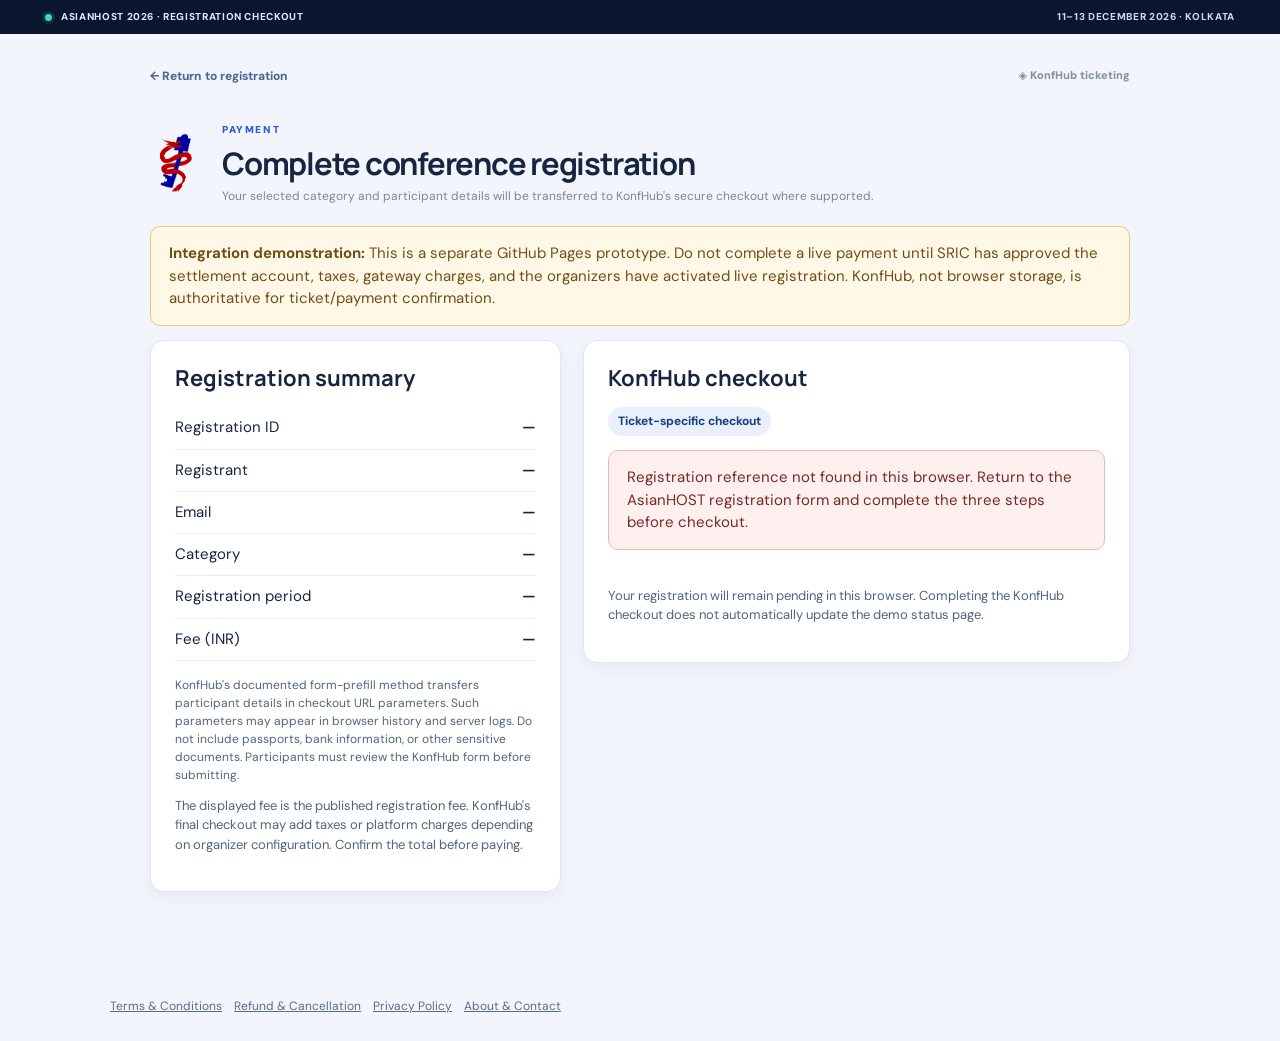
==== checkout.html @ 04f5062f "Add files via upload" ====
<!doctype html>
<html lang="en">
<head>
  <meta charset="utf-8">
  <meta name="viewport" content="width=device-width, initial-scale=1">
  <meta name="theme-color" content="#0d1f41">
  <title>KonfHub Registration Checkout | AsianHOST 2026</title>
  <link rel="icon" type="image/png" href="assets/asianhost-logo.png">
  <link rel="stylesheet" href="styles.css">
  <link rel="stylesheet" href="konfhub-checkout.css">
  <script defer src="konfhub-integration.js"></script>
  <script defer src="checkout.js"></script>
</head>
<body class="checkout-body">
  <div class="top-ribbon"><span class="top-ribbon__left"><span class="pulse"></span> ASIANHOST 2026 · REGISTRATION CHECKOUT</span><span>11–13 DECEMBER 2026 · KOLKATA</span></div>
  <div class="checkout-header"><a href="index.html" class="back-link">← Return to registration</a><span class="checkout-secure">◈ KonfHub ticketing</span></div>
  <main class="checkout-wrap">
    <div class="checkout-intro"><img src="assets/asianhost-logo.png" alt="AsianHOST logo"><div><div class="section-tag">PAYMENT</div><h1>Complete conference registration</h1><p>Your selected category and participant details will be transferred to KonfHub's secure checkout where supported.</p></div></div>
    <div class="kh-notice warning"><strong>Integration demonstration:</strong> This is a separate GitHub Pages prototype. Do not complete a live payment until SRIC has approved the settlement account, taxes, gateway charges, and the organizers have activated live registration. KonfHub, not browser storage, is authoritative for ticket/payment confirmation.</div>
    <div class="kh-checkout-grid">
      <section class="kh-panel" aria-labelledby="kh-summary-title">
        <h2 id="kh-summary-title">Registration summary</h2>
        <table class="kh-summary">
          <tr><td>Registration ID</td><td id="kh-order">—</td></tr>
          <tr><td>Registrant</td><td id="kh-person">—</td></tr>
          <tr><td>Email</td><td id="kh-email">—</td></tr>
          <tr><td>Category</td><td id="kh-category">—</td></tr>
          <tr><td>Registration period</td><td id="kh-period">—</td></tr>
          <tr><td>Fee (INR)</td><td id="kh-amount">—</td></tr>
        </table>
        <p class="kh-privacy">KonfHub's documented form-prefill method transfers participant details in checkout URL parameters. Such parameters may appear in browser history and server logs. Do not include passports, bank information, or other sensitive documents. Participants must review the KonfHub form before submitting.</p>
        <p class="kh-details">The displayed fee is the published registration fee. KonfHub's final checkout may add taxes or platform charges depending on organizer configuration. Confirm the total before paying.</p>
      </section>
      <section class="kh-panel" aria-labelledby="kh-action-title">
        <h2 id="kh-action-title">KonfHub checkout</h2>
        <span class="kh-pill">Ticket-specific checkout</span>
        <p class="kh-status" id="kh-loading" role="status">Looking up the correct ticket and form fields…</p>
        <div class="kh-notice" id="kh-message" role="status" hidden></div>
        <div class="kh-actions">
          <a id="kh-prefill" class="kh-button" href="#" rel="noopener noreferrer" hidden>Continue to KonfHub — details prefilled ↗</a>
          <a id="kh-event" class="kh-button kh-button-secondary" href="https://konfhub.com/asian-host-ticketing" target="_blank" rel="noopener noreferrer" hidden>View KonfHub event page ↗</a>
        </div>
        <p class="kh-details" id="kh-explanation">Your registration will remain pending in this browser. Completing the KonfHub checkout does not automatically update the demo status page.</p>
        <div id="kh-widget-wrap" class="kh-widget" hidden>
          <iframe src="https://konfhub.com/widget/id/eaa9296e-ad76-4de9-bdc1-06a0c1ce1e1d" title="Indian Student – General KonfHub registration widget (manual entry)" width="100%" height="1000" allow="payment"></iframe>
        </div>
        <p class="kh-details" id="kh-widget-note" hidden>This fallback iframe is configured ONLY for Indian Student – General (₹2,000). It does not prefill your AsianHOST form details. Enter the registration ID shown at left into KonfHub manually.</p>
      </section>
    </div>
  </main>
  <div class="checkout-policy-links" style="max-width:1100px;margin:25px auto;padding:0 20px;color:#5c6c85;text-align:center"><div class="policy-links" style="display:flex;flex-wrap:wrap;gap:12px;margin-top:8px;font-size:12px"><a style="color:inherit;text-decoration:underline" href="terms.html">Terms &amp; Conditions</a><a style="color:inherit;text-decoration:underline" href="refund.html">Refund &amp; Cancellation</a><a style="color:inherit;text-decoration:underline" href="privacy.html">Privacy Policy</a><a style="color:inherit;text-decoration:underline" href="about-contact.html">About &amp; Contact</a></div></div>
</body>
</html>
---- styles.css ----
@import url('https://fonts.googleapis.com/css2?family=DM+Sans:wght@400;500;600;700;800&family=Manrope:wght@400;500;600;700;800&display=swap');
:root{--navy:#10254c;--ink:#172640;--muted:#69788d;--line:#e3e9f2;--page:#f5f7fb;--blue:#2d58d6;--blue-d:#1c44b8;--gold:#d6ad59;--mint:#13ae9c;--shadow:0 14px 45px rgba(23,46,92,.07);--radius:18px}
*{box-sizing:border-box}html{scroll-behavior:smooth}body{margin:0;color:var(--ink);background:var(--page);font:15px/1.55 'DM Sans',system-ui,sans-serif}h1,h2,h3,p{margin-top:0}h1,h2,h3{font-family:Manrope,'DM Sans',sans-serif;line-height:1.27}button,input,select{font:inherit}button{cursor:pointer}button:disabled{cursor:not-allowed;opacity:.5}a{color:inherit}input,select{accent-color:var(--blue)}.hidden{display:none!important}.shell{width:min(1190px,calc(100% - 64px));margin:auto}.top-ribbon{height:34px;display:flex;justify-content:space-between;align-items:center;background:#09162e;color:#ced8ed;padding:0 max(32px,calc((100% - 1190px)/2));font-size:10px;font-weight:800;letter-spacing:.12em}.top-ribbon__left{display:flex;gap:9px;align-items:center;color:#dbe8ff}.pulse{width:7px;height:7px;background:#45d7b4;border-radius:100%;box-shadow:0 0 0 3px rgba(69,215,180,.13)}.site-header{background:#fff;border-bottom:1px solid var(--line);position:relative;z-index:2}.header-content{height:85px;display:flex;align-items:center;justify-content:space-between;gap:26px}.brand{text-decoration:none;display:flex;align-items:center;gap:15px;min-width:310px}.brand-logos{display:flex;align-items:center;gap:12px}.brand-logos img{width:44px;height:44px;object-fit:contain}.brand-logos .brand-asianhost{width:32px;height:46px}.brand-bar{height:31px;width:1px;background:#ced5e2}.brand-text{display:flex;flex-direction:column}.brand-text strong{font-family:Manrope;font-size:21px;letter-spacing:-.06em;color:#122344}.brand-text strong span{color:var(--blue)}.brand-text small{color:#778399;font-size:9px;max-width:240px;line-height:1.4}.nav-links{display:flex;height:100%;align-items:center;gap:6px}.nav-link{border:0;background:transparent;color:#526077;white-space:nowrap;padding:14px 17px;border-radius:10px;font-size:13px;font-weight:800}.nav-link:hover,.nav-link.active{background:#eef3ff;color:var(--blue)}.external-link{white-space:nowrap;text-decoration:none;font-size:12px;font-weight:800;color:#2c4e9a;border:1px solid #dbe5f7;padding:11px 16px;border-radius:9px}.external-link:hover{background:#f2f6ff}.hero{color:#fff;position:relative;overflow:hidden;background:radial-gradient(circle at 88% 70%,#295bc6 0%,transparent 37%),linear-gradient(110deg,#10264f,#10254e 65%,#163877)}.hero::before{content:'';position:absolute;inset:0;opacity:.32;background-image:linear-gradient(0deg,transparent 94%,#4970bc 95%,transparent 96%),linear-gradient(90deg,transparent 94%,#4970bc 95%,transparent 96%);background-size:64px 64px;mask-image:linear-gradient(90deg,transparent 22%,black)}.hero-grid{display:grid;grid-template-columns:1.04fr .96fr;gap:60px;position:relative;min-height:318px;align-items:center;padding-top:39px;padding-bottom:42px}.hero-left{max-width:650px}.eyebrow{font-size:10px;letter-spacing:.13em;color:#d8e2fc;font-weight:800;display:flex;align-items:center;gap:10px;margin-bottom:17px}.eyebrow-line{height:2px;width:25px;background:var(--gold)}.hero h1{font-size:clamp(31px,3.5vw,45px);font-weight:800;letter-spacing:-.047em;margin-bottom:12px}.hero h1 span{color:#e5bc65}.hero p{color:#d0dff7;max-width:560px;line-height:1.7;font-size:14px;margin-bottom:23px}.event-metadata{display:flex;gap:16px;flex-wrap:wrap;font-size:12px;font-weight:700;color:#e9edf8}.event-metadata span{background:#ffffff11;border:1px solid #ffffff2a;border-radius:40px;padding:9px 13px}.hero-visual{position:relative;padding:8px 25px 8px 0}.orbit{position:absolute;border:1px solid #ffffff17;border-radius:100%;height:420px;width:420px;left:15%;top:-40px}.orbit-b{height:300px;width:300px;top:30px;left:28%;background:#ffffff05}.workflow-card{position:relative;margin:auto;background:#fff;color:#213357;width:min(415px,100%);min-height:69px;padding:13px 18px;display:flex;gap:15px;align-items:center;border:1px solid #ced7ec;border-radius:14px;box-shadow:0 8px 35px #020d291b}.workflow-card>div:nth-child(2){display:flex;flex-direction:column;flex:1}.workflow-card strong{font-size:12px;font-weight:800}.workflow-card small{font-size:10px;color:#70809d;margin-top:2px}.workflow-card>span{color:#16a389;font-size:19px}.workflow-card.highlight{background:#e8efff;border-color:#c7d7ff;transform:translateX(15px)}.workflow-card.highlight>span{color:#2d58d6}.workflow-icon{background:#eaf0fc;border-radius:11px;width:38px;height:38px;display:flex;justify-content:center;align-items:center;font-size:12px;font-weight:900;color:#365fc8}.flow-connector{text-align:center;height:20px;line-height:19px;font-size:18px;color:#a5c3ff}.main-area{padding-top:46px;padding-bottom:68px}.section-lead{display:flex;justify-content:space-between;align-items:end;gap:30px;margin-bottom:26px}.section-tag{font-size:10px;letter-spacing:.16em;font-weight:900;color:var(--blue);margin-bottom:7px}.section-lead h2{font-size:29px;margin-bottom:5px;letter-spacing:-.04em}.section-lead p{color:var(--muted);margin-bottom:0;font-size:13px}.secure-mark{white-space:nowrap;color:#7383a0;font-size:11px;font-weight:800}.stepper{background:#fff;border:1px solid var(--line);border-radius:16px;padding:20px 27px;display:flex;align-items:center;margin-bottom:24px;gap:10px}.step{display:flex;align-items:center;gap:10px;min-width:0;flex:1}.step>span{display:flex;width:35px;height:35px;border:2px solid #d9e1ed;border-radius:50%;align-items:center;justify-content:center;font-size:13px;font-weight:900;color:#8d9ab0;flex:none}.step.active>span{background:var(--blue);color:#fff;border-color:var(--blue)}.step.done>span{background:#e3f8f2;color:#149b81;border-color:#b7ebdf}.step>div{min-width:0}.step strong,.step small{display:block;white-space:nowrap}.step strong{font-size:12px}.step small{font-size:10px;color:#96a1b1}.step-line{height:1px;background:#dce3ee;flex:.25}.form-layout{display:grid;grid-template-columns:minmax(0,1fr) 325px;gap:23px;align-items:start}.form-card{background:#fff;border:1px solid #e2e8f1;border-radius:var(--radius);box-shadow:var(--shadow);padding:30px}.card-heading{display:flex;align-items:flex-start;gap:13px;margin-bottom:27px}.card-heading h3{font-size:19px;letter-spacing:-.025em;margin-bottom:4px}.card-heading p{font-size:12px;color:var(--muted);margin-bottom:0}.mini-number{height:35px;min-width:35px;border-radius:10px;display:flex;align-items:center;justify-content:center;background:#eaf0ff;color:#2d58d6;font-weight:900;font-size:13px}.purpose-grid{display:grid;grid-template-columns:repeat(3,1fr);gap:11px}.purpose-option{border:1.5px solid #dce4f0;background:#fff;border-radius:12px;min-height:118px;text-align:left;padding:13px;display:flex;flex-direction:column;gap:4px;transition:.18s ease}.purpose-option:hover{border-color:#9eb3ea;transform:translateY(-1px)}.purpose-option.selected{border-color:#3664e3;background:#f4f7ff;box-shadow:0 0 0 3px #3664e30d}.purpose-option strong{font-size:12px}.purpose-option small{font-size:10px;color:#8794a7;line-height:1.3}.purpose-icon{font-size:18px;color:var(--blue)}.nested-section{background:#f8faff;border:1px solid #e5eaf3;padding:17px;border-radius:12px;margin-top:21px}.nested-section>label:not(.checkbox-line){display:block;font-size:12px;font-weight:800;color:#2b3952;margin-bottom:9px}.nested-section input:not([type=checkbox]),.nested-section select{width:100%;border:1px solid #d4deee;border-radius:9px;padding:11px 12px;background:white;outline:0;font-size:13px;color:#293957}.nested-section input:focus,.nested-section select:focus,.input-group input:focus,.input-group select:focus{border-color:#4870d5;box-shadow:0 0 0 3px #4870d516}.checkbox-line{display:flex;gap:11px;align-items:flex-start;cursor:pointer}.checkbox-line input{margin-top:5px;width:17px;height:17px;flex:none}.checkbox-line span{display:flex;flex-direction:column;gap:4px}.checkbox-line strong{font-size:12px;line-height:1.45}.checkbox-line small{font-size:11px;line-height:1.5;color:#73829a}.coverage-card{padding-top:17px}.paper-detail{background:#fff;border:1px solid #dee7f7;border-radius:10px;padding:13px;margin-top:10px}.paper-detail strong{display:block;color:#23395e;font-size:12px}.paper-detail p{font-size:11px;color:#71819c;margin:6px 0 0}.subheading-row{display:flex;justify-content:space-between;align-items:center;gap:12px;margin-top:27px;margin-bottom:14px}.subheading-row h3{font-size:17px;margin-bottom:3px}.subheading-row p{color:var(--muted);font-size:11px;margin:0}.fee-note{font-size:10px;white-space:nowrap;border:1px solid #e3eaf7;border-radius:30px;padding:5px 9px;color:#60749a}.tier-row{background:#f8faff;border:1px solid #e7ebf5;border-radius:10px;padding:12px 14px;display:flex;align-items:center;justify-content:space-between;gap:15px;margin-bottom:15px}.tier-row>div:first-child{display:flex;flex-direction:column}.tier-row strong{font-size:12px}.tier-row span{font-size:10px;color:#7a8ca5}.tier-toggle{display:flex;background:#e9eef9;padding:4px;border-radius:8px;flex:none}.tier-toggle button{border:0;background:transparent;border-radius:6px;padding:7px 12px;font-size:11px;color:#667999;font-weight:800}.tier-toggle button.active{background:white;color:#234cbc;box-shadow:0 2px 6px #101e4014}.fee-grid{display:grid;grid-template-columns:repeat(2,minmax(0,1fr));gap:11px}.fee-option{display:flex;align-items:center;justify-content:space-between;gap:8px;min-width:0;text-align:left;border:1.5px solid #e0e7f1;background:white;border-radius:12px;padding:14px 13px;transition:.15s ease}.fee-option:hover{border-color:#9ab1e8}.fee-option.selected{border-color:var(--blue);background:#f3f7ff}.fee-option .fee-name{display:flex;flex-direction:column;gap:3px;min-width:0}.fee-option strong{font-size:11px;color:#273851;line-height:1.35}.fee-option small{font-size:10px;color:#8793a6}.fee-option .price{font-family:Manrope;font-size:18px;font-weight:900;color:#193c94;white-space:nowrap}.notice-inline{background:#fff8e9;color:#765629;border:1px solid #f2dfb5;border-radius:11px;padding:12px 14px;font-size:11px;line-height:1.55;margin-top:15px}.notice-inline.info{background:#eff5ff;color:#49658f;border-color:#d8e4fb}.form-actions{display:flex;align-items:center;justify-content:space-between;gap:16px;padding-top:26px;margin-top:22px;border-top:1px solid #eef1f6}.helper-text{color:#93a0af;font-size:11px}.btn{padding:12px 20px;display:inline-flex;align-items:center;justify-content:center;gap:13px;border-radius:10px;text-decoration:none;font-size:12px;font-weight:800;transition:.16s ease;border:1px solid transparent}.btn span{font-size:16px}.btn-primary{color:#fff;background:var(--blue);box-shadow:0 7px 13px #2d58d622}.btn-primary:hover:not(:disabled){background:var(--blue-d);transform:translateY(-1px)}.btn-outline{background:#fff;color:#334c76;border-color:#dce4ee}.btn-outline:hover:not(:disabled){background:#f2f6ff}.btn-full{width:100%}.btn-small{padding:9px 14px}.summary-card{background:linear-gradient(155deg,#152f65,#0f234b 80%);color:#fff;border-radius:17px;padding:25px;box-shadow:0 22px 40px #132a5c24;position:sticky;top:20px}.summary-top{display:flex;align-items:center;justify-content:space-between;margin-bottom:22px}.summary-chip{font-size:10px;color:#e7d0a0;letter-spacing:.11em;font-weight:900}.summary-coin{font-size:28px;color:#6f97ed}.summary-card>p{font-size:12px;color:#c6d4eb;margin:0 0 3px}.summary-amount{font-family:Manrope;font-size:43px;letter-spacing:-.05em;font-weight:900}.summary-currency{font-size:11px;color:#b7c8e7}.summary-separator{height:1px;background:#ffffff26;margin:24px 0}.summary-pair{display:flex;justify-content:space-between;align-items:baseline;gap:11px;margin:15px 0}.summary-pair span{font-size:11px;color:#a9bddb}.summary-pair strong{font-size:11px;max-width:145px;text-align:right;line-height:1.3}.summary-footnote{display:flex;gap:11px;border:1px solid #8eaaf22d;border-radius:11px;background:#8eaaf210;margin-top:28px;padding:13px;color:#c4d4ed;font-size:10px;line-height:1.5}.summary-lock{font-size:19px;color:#91bee7}.aside-note{border:1px solid #e4eaf3;background:#fff;border-radius:13px;padding:18px;margin-top:16px}.aside-note strong{font-size:12px}.aside-note p{font-size:11px;color:#7f8ea3;margin:7px 0 0;line-height:1.65}.aside-links{display:flex;gap:12px;flex-wrap:wrap;margin-top:19px}.aside-links a{font-size:11px;font-weight:800;text-decoration:none;color:#4870c7}.aside-links a:hover{text-decoration:underline}.form-fields{display:grid;grid-template-columns:repeat(2,minmax(0,1fr));gap:17px}.input-group label{display:block;font-size:12px;font-weight:800;margin-bottom:7px;color:#263851}.input-group input,.input-group select{width:100%;border:1px solid #d6e0ec;border-radius:9px;padding:11px 12px;min-height:44px;background:#fff;outline:0;color:#22324d;font-size:13px}.required{color:#d04444}.optional{color:#8896aa;font-weight:500;font-size:10px}.field-help{color:#8694a8;font-size:10px;line-height:1.4;margin:8px 0 0}.mt-12{margin-top:12px}.mt-16{margin-top:16px}.terms{margin-top:21px}.review-group{border:1px solid #e2e9f2;border-radius:12px;margin-top:12px;overflow:hidden}.review-title{font-size:11px;font-weight:900;letter-spacing:.07em;background:#f5f8fd;color:#416099;padding:10px 14px}.review-row{padding:10px 14px;border-bottom:1px solid #edf1f6;display:flex;justify-content:space-between;gap:24px;font-size:12px}.review-row:last-child{border:0}.review-row span{color:#7d8da5}.review-row strong{font-weight:800;text-align:right;max-width:66%;overflow-wrap:anywhere}.review-total{display:flex;justify-content:space-between;align-items:center;background:#edf4ff;border:1px solid #d7e4fb;padding:17px;border-radius:13px;margin-top:18px}.review-total small{display:block;color:#70809b;font-size:10px}.review-total strong{font-size:27px;color:#214db6;font-family:Manrope;letter-spacing:-.04em}.toast{position:fixed;bottom:25px;left:50%;transform:translate(-50%,24px);background:#14264a;color:#fff;font-size:12px;padding:12px 19px;border-radius:10px;box-shadow:0 10px 30px #11213a3b;max-width:calc(100% - 40px);pointer-events:none;opacity:0;transition:.2s;z-index:100}.toast.show{opacity:1;transform:translate(-50%,0)}.status-layout{display:grid;grid-template-columns:2fr 1fr;gap:24px;align-items:start}.status-aside{margin-top:0;padding:28px}.status-aside p{margin-bottom:20px}.status-box{border:1px solid #dce6f6;border-radius:13px;margin-top:23px;padding:19px;background:#f7faff}.status-head{display:flex;justify-content:space-between;align-items:center;gap:15px;flex-wrap:wrap}.status-head h3{font-size:16px;margin:0}.status-pill{padding:5px 10px;border-radius:30px;background:#e0f8eb;color:#16815f;font-size:11px;font-weight:800}.status-pill.failed{background:#ffece8;color:#a94835}.status-pill.pending{background:#fff4d8;color:#84621a}.status-details{margin-top:12px;font-size:12px;color:#687b96}.status-actions{display:flex;flex-wrap:wrap;gap:10px;margin-top:17px}.status-actions button{font-size:11px}.integration-cards{display:grid;grid-template-columns:repeat(3,1fr);gap:17px;margin-bottom:18px}.integration-card{padding:25px;min-height:205px}.integration-card h3{font-size:16px}.integration-card p{font-size:12px;color:#73829b}.integration-number{font-family:Manrope;color:#3767d9;font-size:24px;font-weight:900;margin-bottom:17px}.bank-checklist{max-width:100%}.bank-points{display:grid;grid-template-columns:repeat(2,1fr);gap:12px 23px}.bank-points p{display:flex;gap:13px;font-size:12px;line-height:1.5;margin:0;border-bottom:1px solid #edf1f7;padding-bottom:14px}.bank-points span{color:#5275d0;font-weight:900}.site-footer{background:#101e3d;color:#fff;padding:28px 0}.footer-inner{display:flex;align-items:center;justify-content:space-between;gap:20px}.footer-brand{display:flex;flex-direction:column}.footer-brand span{font-size:18px;letter-spacing:-.025em;font-weight:900}.footer-brand span strong{color:#e2b665}.footer-brand small{font-size:10px;color:#b9c8de}.footer-right{display:flex;flex-direction:column;text-align:right;color:#c4d0e2;font-size:10px;gap:3px}.footer-right span:last-child{font-weight:900;letter-spacing:.05em;color:#e7c57b}
/* Hosted mock checkout */
.checkout-body{background:#f2f5fb;min-height:100vh}.checkout-header{max-width:1030px;margin:0 auto;padding:33px 25px 16px;display:flex;justify-content:space-between;gap:20px}.back-link{text-decoration:none;color:#4c6592;font-size:12px;font-weight:800}.back-link:hover{text-decoration:underline}.checkout-secure{font-size:11px;font-weight:800;color:#8290a4}.checkout-wrap{max-width:1030px;margin:0 auto;padding:20px 25px 80px}.checkout-intro{display:flex;align-items:center;gap:20px;margin-bottom:20px}.checkout-intro img{height:66px;width:52px;object-fit:contain}.checkout-intro h1{font-size:31px;margin:0 0 4px;letter-spacing:-.04em}.checkout-intro p{color:#77879c;font-size:12px;margin:0}.demo-banner{background:#fff5da;border:1px solid #f0d99d;border-radius:11px;padding:13px 17px;display:flex;gap:16px;align-items:center;margin-bottom:22px;font-size:11px;color:#84612a}.demo-banner strong{white-space:nowrap}.checkout-grid{display:grid;grid-template-columns:minmax(0,1.2fr) minmax(0,.8fr);gap:23px;align-items:start}.checkout-panel{background:#fff;padding:33px 36px;border:1px solid #e2e9f4;box-shadow:var(--shadow);border-radius:19px}.panel-label{font-size:10px;color:#7890b6;letter-spacing:.13em;font-weight:900;margin-bottom:12px}.checkout-panel h2{font-family:Manrope;font-size:50px;letter-spacing:-.05em;margin:0}.currency-tag{font-size:11px;font-weight:900;color:#2b55c3;border-radius:40px;background:#eef4ff;padding:5px 12px;display:inline-block;margin-top:1px}.checkout-divider{height:1px;background:#e8edf4;margin:25px 0}.checkout-row{display:flex;gap:16px;justify-content:space-between;margin:16px 0;font-size:12px}.checkout-row span{color:#8190a5}.checkout-row strong{max-width:58%;text-align:right;overflow-wrap:anywhere}.bank-note{display:flex;gap:12px;background:#f0f5fd;border:1px solid #e1eafc;border-radius:12px;padding:15px;margin-top:20px}.bank-note p{font-size:11px;margin:0;color:#64789b;line-height:1.6}.bank-note strong{color:#263d68}.bank-note-icon{background:#cfddf8;color:#315aba;border-radius:50%;width:21px;height:21px;flex:none;display:flex;align-items:center;justify-content:center;font-weight:900}.checkout-actions{margin-top:30px;display:flex;flex-direction:column;gap:11px}.quiet-btn{background:transparent;border:0;color:#6f7f9b;padding:10px;font-size:12px;font-weight:800}.quiet-btn:hover{text-decoration:underline}.checkout-context{border:1px solid #dce6f5;border-radius:17px;background:linear-gradient(160deg,#132f64,#132448);color:#fff;padding:30px;min-height:370px}.context-icon{width:46px;height:46px;border-radius:14px;border:1px solid #ffffff34;background:#ffffff14;display:flex;align-items:center;justify-content:center;font-size:27px;color:#c5dcff;margin-bottom:27px}.checkout-context h3{font-size:19px}.checkout-context p{font-size:12px;color:#b9c9df;line-height:1.65;margin-bottom:22px}.context-item{font-size:11px;color:#e1eaf7;padding:11px 0;border-bottom:1px solid #ffffff22}.context-item:last-child{border:0}
@media(max-width:1020px){.header-content{gap:10px}.nav-link{padding:10px}.external-link{display:none}.brand{min-width:0}.hero-grid{gap:25px}.form-layout{grid-template-columns:minmax(0,1fr) 285px}.summary-amount{font-size:37px}}@media(max-width:820px){.shell{width:min(690px,calc(100% - 36px))}.top-ribbon{padding:0 18px;font-size:9px}.top-ribbon span:last-child{display:none}.header-content{height:auto;padding-top:14px;padding-bottom:10px;display:flex;flex-wrap:wrap}.brand{flex:1}.nav-links{width:100%;justify-content:space-around;height:45px}.nav-link{padding:9px}.hero-grid{grid-template-columns:1fr;gap:20px;min-height:0;padding-top:34px;padding-bottom:35px}.hero-visual{display:none}.hero h1{font-size:35px}.form-layout,.status-layout{grid-template-columns:1fr}.summary-column{grid-row:1;display:grid;grid-template-columns:1fr 1fr;gap:13px}.summary-card{position:static;grid-row:span 2}.aside-note{margin-top:0}.aside-links{margin:0}.section-lead{align-items:start}.secure-mark{display:none}.integration-cards{grid-template-columns:1fr}.stepper{padding:15px}.step small{display:none}.step strong{font-size:11px}.checkout-grid{grid-template-columns:1fr}.checkout-context{min-height:0}}
@media(max-width:600px){.shell{width:calc(100% - 28px)}.brand-logos img{width:34px;height:34px}.brand-logos .brand-asianhost{width:25px;height:36px}.brand-text strong{font-size:18px}.brand-text small{font-size:8px;max-width:195px}.section-lead h2{font-size:24px}.hero h1{font-size:32px}.hero p{font-size:12px}.event-metadata{gap:7px}.event-metadata span{font-size:10px}.main-area{padding-top:32px}.form-card{padding:18px}.purpose-grid{gap:7px}.purpose-option{padding:11px;min-height:115px}.purpose-option strong{font-size:10px}.purpose-option small{font-size:9px}.stepper{padding:12px 10px;gap:5px}.step{flex:1;justify-content:center}.step>span{width:28px;height:28px;font-size:11px}.step>div{display:none}.step-line{flex:1}.fee-grid,.form-fields{grid-template-columns:1fr}.tier-row{flex-direction:column;align-items:stretch}.tier-row .tier-toggle{justify-content:center}.summary-column{display:block}.summary-card{padding:20px}.aside-note{margin-top:13px}.aside-links{margin-top:10px}.summary-amount{font-size:36px}.bank-points{grid-template-columns:1fr}.footer-inner{flex-direction:column;align-items:start}.footer-right{text-align:left}.form-actions{flex-wrap:wrap}.form-actions .btn{flex:1}.checkout-header{padding:22px 15px 6px}.checkout-wrap{padding:20px 15px 50px}.checkout-intro h1{font-size:24px}.checkout-panel{padding:24px 20px}.checkout-panel h2{font-size:40px}.demo-banner{display:block}.demo-banner strong{display:block;margin-bottom:4px}}
/* Ensure the demo pay action is always visually prominent in screenshots and live demos. */
.checkout-actions #simulate-success{background-color:#2d58d6!important;color:#ffffff!important;opacity:1!important;transition:none!important}
.checkout-actions #simulate-success:hover{background-color:#1c44b8!important}

/* AsianHOST 2026 — participant-facing registration experience */
.top-ribbon{letter-spacing:.065em}
.conference-feature{min-height:280px;display:flex;align-items:center;justify-content:center;isolation:isolate}
.feature-orbit{position:absolute;border:1px solid rgba(180,207,255,.18);border-radius:100%;pointer-events:none;z-index:-1}
.feature-orbit-one{height:380px;width:380px;left:7%;top:-65px}
.feature-orbit-two{height:255px;width:255px;left:24%;top:0}
.feature-panel{position:relative;background:linear-gradient(140deg,rgba(9,29,68,.93),rgba(31,72,142,.92));box-shadow:0 26px 60px rgba(1,10,34,.28);border:1px solid rgba(209,223,255,.3);border-radius:23px;width:min(440px,100%);padding:28px 31px 26px;overflow:hidden}
.feature-panel::after{content:'';position:absolute;width:230px;height:230px;border:1px solid rgba(255,255,255,.11);border-radius:50%;right:-115px;bottom:-145px;box-shadow:0 0 0 38px rgba(255,255,255,.025),0 0 0 78px rgba(255,255,255,.022)}
.feature-panel-top{display:flex;justify-content:space-between;align-items:center;font-size:10px;letter-spacing:.15em;font-weight:800;color:#d7e5ff}
.feature-panel-top img{height:53px;width:45px;object-fit:contain;filter:drop-shadow(0 2px 8px rgba(0,0,0,.3))}
.feature-panel-title{font-family:Manrope,'DM Sans',sans-serif;font-size:32px;font-weight:900;letter-spacing:-.07em;color:#fff;margin-top:8px;white-space:nowrap}
.feature-panel-title span{color:#eac477}.feature-panel-title em{font-style:normal;font-size:20px;letter-spacing:0;color:#aec9ff}
.feature-panel-divider{width:65px;height:3px;background:#eac477;border-radius:5px;margin:17px 0 15px}
.feature-panel p{font-size:11px;font-weight:700;letter-spacing:.13em;line-height:1.75;color:#d9e7ff;margin-bottom:22px}
.feature-panel-bottom{display:flex;gap:18px;border-top:1px solid rgba(255,255,255,.17);padding-top:18px}
.feature-panel-bottom span{display:flex;flex-direction:column;gap:4px;min-width:85px}
.feature-panel-bottom strong{font-size:18px;letter-spacing:.01em;color:#fff}
.feature-panel-bottom small{font-size:10px;font-weight:800;letter-spacing:.13em;color:#a8c1ef}
.feature-circuit{position:absolute;background:#f1c56c;border-radius:50%;width:8px;height:8px;box-shadow:0 0 0 9px rgba(241,197,108,.12)}
.circuit-one{top:20px;right:0}.circuit-two{bottom:20px;left:12px;width:5px;height:5px}
.preview-disclosure{font-size:11px;line-height:1.5;color:#7a879b;margin-top:14px;padding:12px 14px;border-radius:9px;background:#f4f6fa;border-left:3px solid #a7b8d8}
.sample-lookups{margin-top:24px;padding-top:18px;border-top:1px solid #dfe6f1}
.sample-lookups h4{font-family:Manrope,sans-serif;font-size:14px;color:#1c355c;margin:0 0 4px}
.sample-lookups > small{display:block;font-size:10px;color:#8b97aa;line-height:1.6;margin-top:11px}
.sample-records{display:grid;gap:8px;margin-top:14px}
.sample-record{display:flex;align-items:center;flex-wrap:wrap;text-align:left;gap:4px 8px;border:1px solid #dce5f2;background:#fff;border-radius:10px;padding:12px;transition:background .2s,border-color .2s}
.sample-record:hover{background:#f1f6ff;border-color:#b5c8e8}
.sample-record strong{font-size:11px;color:#264271;width:100%;font-family:Manrope,sans-serif}
.sample-record small{font-size:10px;color:#697c97;flex:1;overflow-wrap:anywhere}
.sample-record .status-pill{font-size:9px;padding:3px 8px}
.status-message{color:#526b8f;margin:14px 0;font-size:13px}
.status-meta-row{border-bottom:1px solid #e0e9f5;display:flex;gap:12px;align-items:start;justify-content:space-between;padding:10px 0;font-size:12px}
.status-meta-row span{color:#75869e}.status-meta-row strong{text-align:right;overflow-wrap:anywhere;max-width:67%;color:#223b5e}
.status-invoice{color:#506b90;font-size:11px;margin:18px 0 2px}
.confirmation-wrap{max-width:775px;margin:0 auto;padding:5px 0 45px}
.confirmation-card{background:#fff;border:1px solid #e1e7f1;border-radius:24px;box-shadow:0 20px 55px rgba(23,46,92,.08);padding:44px 52px;text-align:center}
.confirmation-icon{width:80px;height:80px;border-radius:50%;font-size:42px;font-weight:800;display:flex;align-items:center;justify-content:center;margin:0 auto 20px}
.confirmation-icon.paid{background:#e8f9f0;border:3px solid #b9ecd0;color:#14885c}
.confirmation-icon.failed{background:#fff0ec;border:3px solid #ffd1c7;color:#b84131}
.confirmation-icon.pending{background:#fff6dc;border:3px solid #ffebb9;color:#947120}
.confirmation-card .section-tag{margin:0 auto 11px;display:inline-flex}
.confirmation-card h2{font-family:Manrope;font-size:32px;letter-spacing:-.035em;color:#1c2f50;margin:0 0 13px}
.confirmation-description{max-width:510px;margin:0 auto 25px;color:#5d718c;font-size:14px;line-height:1.7}
.confirmation-reference{border-radius:13px;background:#f2f6fe;padding:17px;border:1px solid #e2eaf8;margin-bottom:20px;display:flex;align-items:center;flex-direction:column;gap:4px}
.confirmation-reference small{color:#7a90b1;font-size:10px;font-weight:800;letter-spacing:.08em}
.confirmation-reference strong{font-size:19px;font-family:Manrope;color:#1c438d;overflow-wrap:anywhere}
.confirmation-breakdown{border:1px solid #e4ebf4;border-radius:14px;text-align:left;overflow:hidden}
.confirmation-breakdown > div{display:flex;justify-content:space-between;align-items:start;gap:15px;border-bottom:1px solid #e4ebf4;padding:13px 17px;font-size:12px}
.confirmation-breakdown > div:last-child{border:0}.confirmation-breakdown span{color:#7d8ba0}
.confirmation-breakdown strong{max-width:65%;overflow-wrap:anywhere;text-align:right;color:#2a3d5b}
.confirmation-email{display:flex;align-items:center;gap:14px;text-align:left;margin-top:19px;padding:15px;border-radius:12px;background:#eef5ff;border:1px solid #d9e7fa}
.confirmation-email span{width:38px;height:38px;flex:none;border-radius:11px;background:#d8e6fd;color:#3062b8;display:grid;place-items:center;font-size:22px}
.confirmation-email p{font-size:12px;color:#476587;line-height:1.6;margin:0}
.confirmation-invoice{font-size:12px;color:#6c7d95;margin:19px 0}
.confirmation-actions{display:flex;justify-content:center;flex-wrap:wrap;gap:10px;margin:20px 0}
.confirmation-actions .btn{text-decoration:none;display:inline-flex;align-items:center;justify-content:center}
.confirmation-card .preview-disclosure{text-align:left;margin:28px 0 0}
.checkout-preview-note{font-size:10px!important;color:#c5d4e9!important;border-top:1px solid rgba(255,255,255,.17);padding-top:17px;margin-top:19px}
@media(max-width:820px){.conference-feature{display:flex;min-height:275px}.hero-grid{gap:10px}.feature-panel{margin:auto}.confirmation-card{padding:35px 30px}}
@media(max-width:600px){.conference-feature{min-height:250px}.feature-panel{padding:22px}.feature-panel-title{font-size:26px}.feature-panel-title em{font-size:15px}.feature-panel p{font-size:10px}.confirmation-card{padding:28px 18px}.confirmation-card h2{font-size:25px}.confirmation-reference strong{font-size:16px}.status-meta-row{flex-direction:column;gap:2px}.status-meta-row strong{text-align:left;max-width:100%}}

/* Early registration: calendar cutoff is enforced by app.js in India Standard Time. */
.registration-deadline-note{margin:7px 0 17px;font-size:12px;line-height:1.65;color:#516c91;padding:10px 13px;border-radius:9px;background:#edf4ff;border:1px solid #d6e5fa}
.registration-deadline-note.closed{background:#f5f7fb;border-color:#dee5ef;color:#5d6b81}
#early-btn:disabled{opacity:.42;cursor:not-allowed;box-shadow:none;filter:grayscale(.15)}
#early-btn:disabled:hover{transform:none}

/* Restored coupon and manual accepted-paper features */
.coupon-section{margin-top:25px;padding:18px;border:1px solid #d9e4f6;border-radius:13px;background:#f6f9ff}
.coupon-section label{font-size:13px;color:#1d355f}
.coupon-section p{font-size:11px;color:#6d7d95;line-height:1.6;margin:8px 0 13px}
.coupon-entry{display:flex;gap:9px;align-items:center}
.coupon-entry input{min-width:0;flex:1;border:1px solid #cbd9ef;border-radius:9px;padding:11px 12px;font-size:12px;text-transform:uppercase}
.coupon-entry .btn{flex:none;white-space:nowrap}
#coupon-message{margin-top:10px;font-size:12px;font-weight:700}
.coupon-error{color:#b74437}.coupon-success{color:#177451}
.coupon-discount{margin-top:11px;border-top:1px solid #dce5f4;padding-top:11px;font-size:11px;color:#1b5e4c;font-weight:700;line-height:1.6}
#other-paper-fields{margin:12px 0 15px;padding:16px;background:#f8faff;border:1px solid #dce5f4;border-radius:12px}
#other-paper-fields input{width:100%}
@media(max-width:600px){.coupon-entry{flex-direction:column;align-items:stretch}.coupon-entry .btn{width:100%}}

/* Sample invoice actions: visible on confirmed registration status and confirmation. */
.invoice-preview-action{border-color:#b7cee9;background:#eff5ff;color:#183b70;font-weight:800}
.invoice-preview-action:hover{background:#e5f0ff;border-color:#91b7e7}
.status-actions .invoice-preview-action,.confirmation-actions .invoice-preview-action{white-space:normal;text-align:center}
@media(max-width:520px){.status-actions .btn,.confirmation-actions .btn{max-width:100%;white-space:normal;text-align:center}}
---- konfhub-checkout.css ----
/* Additive KonfHub styles. Original styles.css is unchanged. */
.kh-intro { max-width: 1040px; margin: 0 auto 18px; }
.kh-notice { padding: 15px 18px; border-radius: 10px; margin: 14px 0; background: #f3f6fd; border: 1px solid #cbd9ed; color: #263b5c; line-height: 1.5; }
.kh-notice.warning { background: #fff8e7; border-color: #e8c77c; color: #704e17; }
.kh-notice.error { background: #fff0f0; border-color: #efb8b8; color: #782828; }
.kh-status { margin: 10px 0 16px; }
.kh-button { display: inline-block; border: 0; border-radius: 8px; background: #0b3475; color: #fff !important; padding: 14px 20px; font: inherit; font-weight: 700; text-decoration: none; cursor: pointer; text-align: center; }
.kh-button:hover { background: #102858; }
.kh-button[hidden] { display: none !important; }
.kh-button-secondary { background: #e8effb; color: #14376c !important; }
.kh-button-secondary:hover { background: #d5e3f7; }
.kh-actions { display: flex; gap: 12px; flex-wrap: wrap; align-items: center; margin: 18px 0; }
.kh-widget { margin-top: 18px; border: 1px solid #d6deec; border-radius: 12px; overflow: hidden; background: #fff; }
.kh-widget iframe { display: block; width: 100%; min-height: 1000px; border: 0; }
.kh-widget[hidden], .kh-notice[hidden], .kh-status[hidden] { display: none !important; }
.kh-details { font-size: 13px; line-height: 1.5; color: #53647c; }
.kh-summary { width: 100%; border-collapse: collapse; }
.kh-summary td { padding: 9px 0; border-bottom: 1px solid #e9eef5; vertical-align: top; }
.kh-summary td:last-child { text-align: right; font-weight: 650; overflow-wrap: anywhere; }
.kh-checkout-grid { display: grid; grid-template-columns: minmax(280px,0.9fr) minmax(330px,1.2fr); gap: 22px; align-items: start; }
.kh-panel { background: #fff; border: 1px solid #e1e7f0; border-radius: 14px; padding: 24px; box-shadow: 0 6px 20px rgba(13,31,65,.05); }
.kh-panel h2 { margin: 0 0 15px; font-size: 22px; }
.kh-panel h3 { margin: 0 0 12px; font-size: 18px; }
.kh-pill { display: inline-block; background: #eaf0fb; color: #163f82; border-radius: 100px; padding: 5px 10px; font-size: 12px; font-weight: 700; }
.kh-privacy { font-size: 12px; line-height: 1.5; color: #53647c; margin-top: 15px; }
@media (max-width: 850px) { .kh-checkout-grid { grid-template-columns: 1fr; } .kh-widget iframe { min-height: 1150px; } }
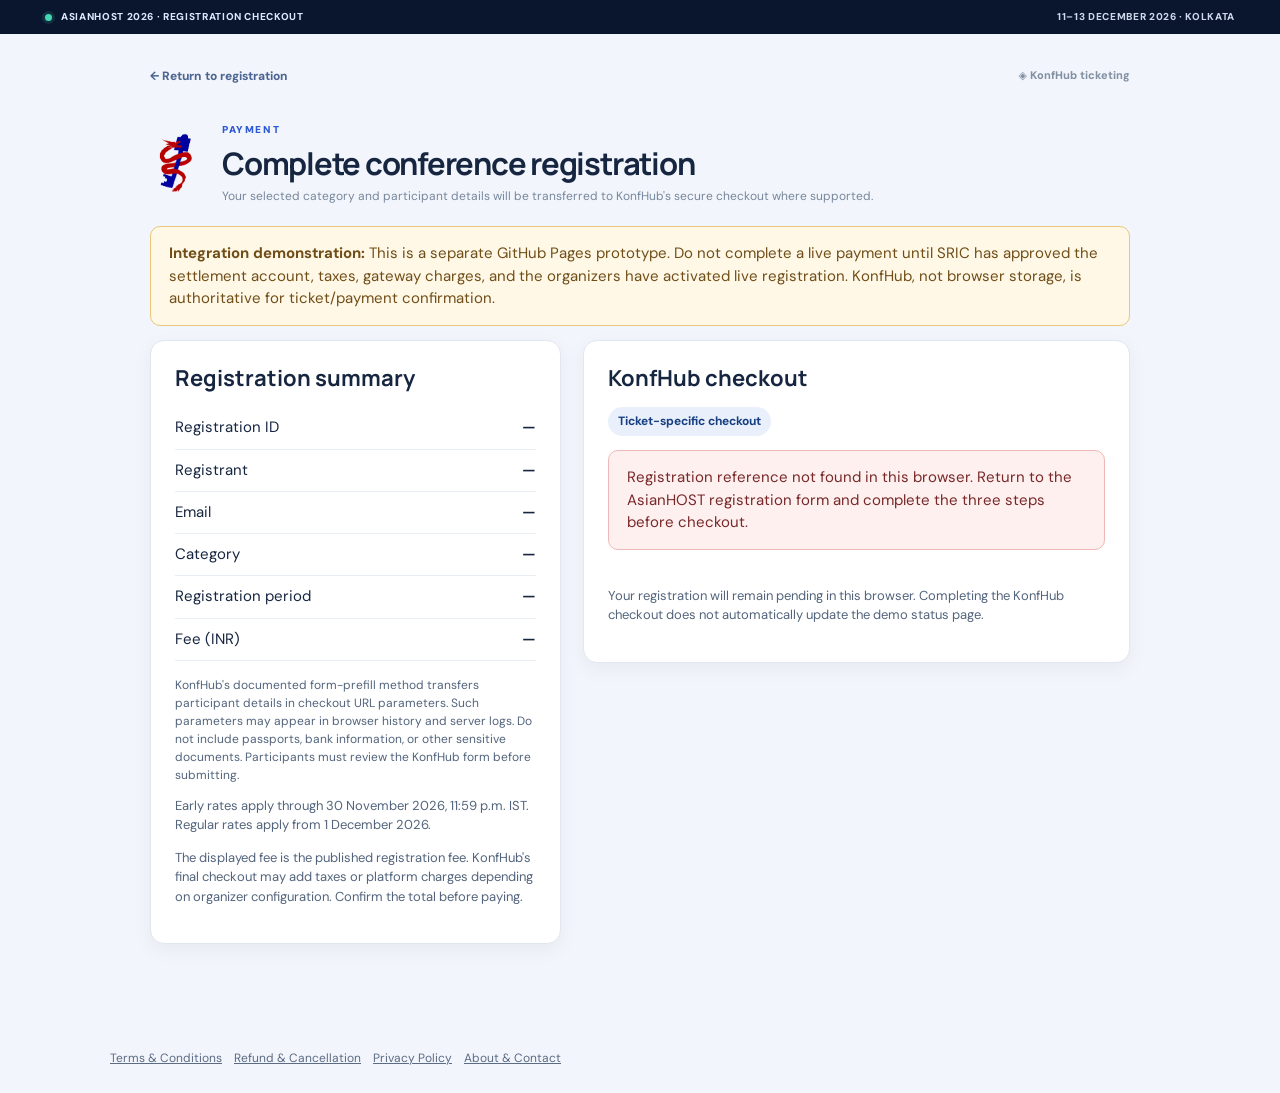
==== commit 03fab194: "Add files via upload" ====
--- a/checkout.html
+++ b/checkout.html
@@ -8,6 +8,7 @@
   <link rel="icon" type="image/png" href="assets/asianhost-logo.png">
   <link rel="stylesheet" href="styles.css">
   <link rel="stylesheet" href="konfhub-checkout.css">
+  <script defer src="registration-config.js"></script>
   <script defer src="konfhub-integration.js"></script>
   <script defer src="checkout.js"></script>
 </head>
@@ -29,6 +30,7 @@
           <tr><td>Fee (INR)</td><td id="kh-amount">—</td></tr>
         </table>
         <p class="kh-privacy">KonfHub's documented form-prefill method transfers participant details in checkout URL parameters. Such parameters may appear in browser history and server logs. Do not include passports, bank information, or other sensitive documents. Participants must review the KonfHub form before submitting.</p>
+        <p class="kh-details">Early rates apply through 30 November 2026, 11:59 p.m. IST. Regular rates apply from 1 December 2026.</p>
         <p class="kh-details">The displayed fee is the published registration fee. KonfHub's final checkout may add taxes or platform charges depending on organizer configuration. Confirm the total before paying.</p>
       </section>
       <section class="kh-panel" aria-labelledby="kh-action-title">
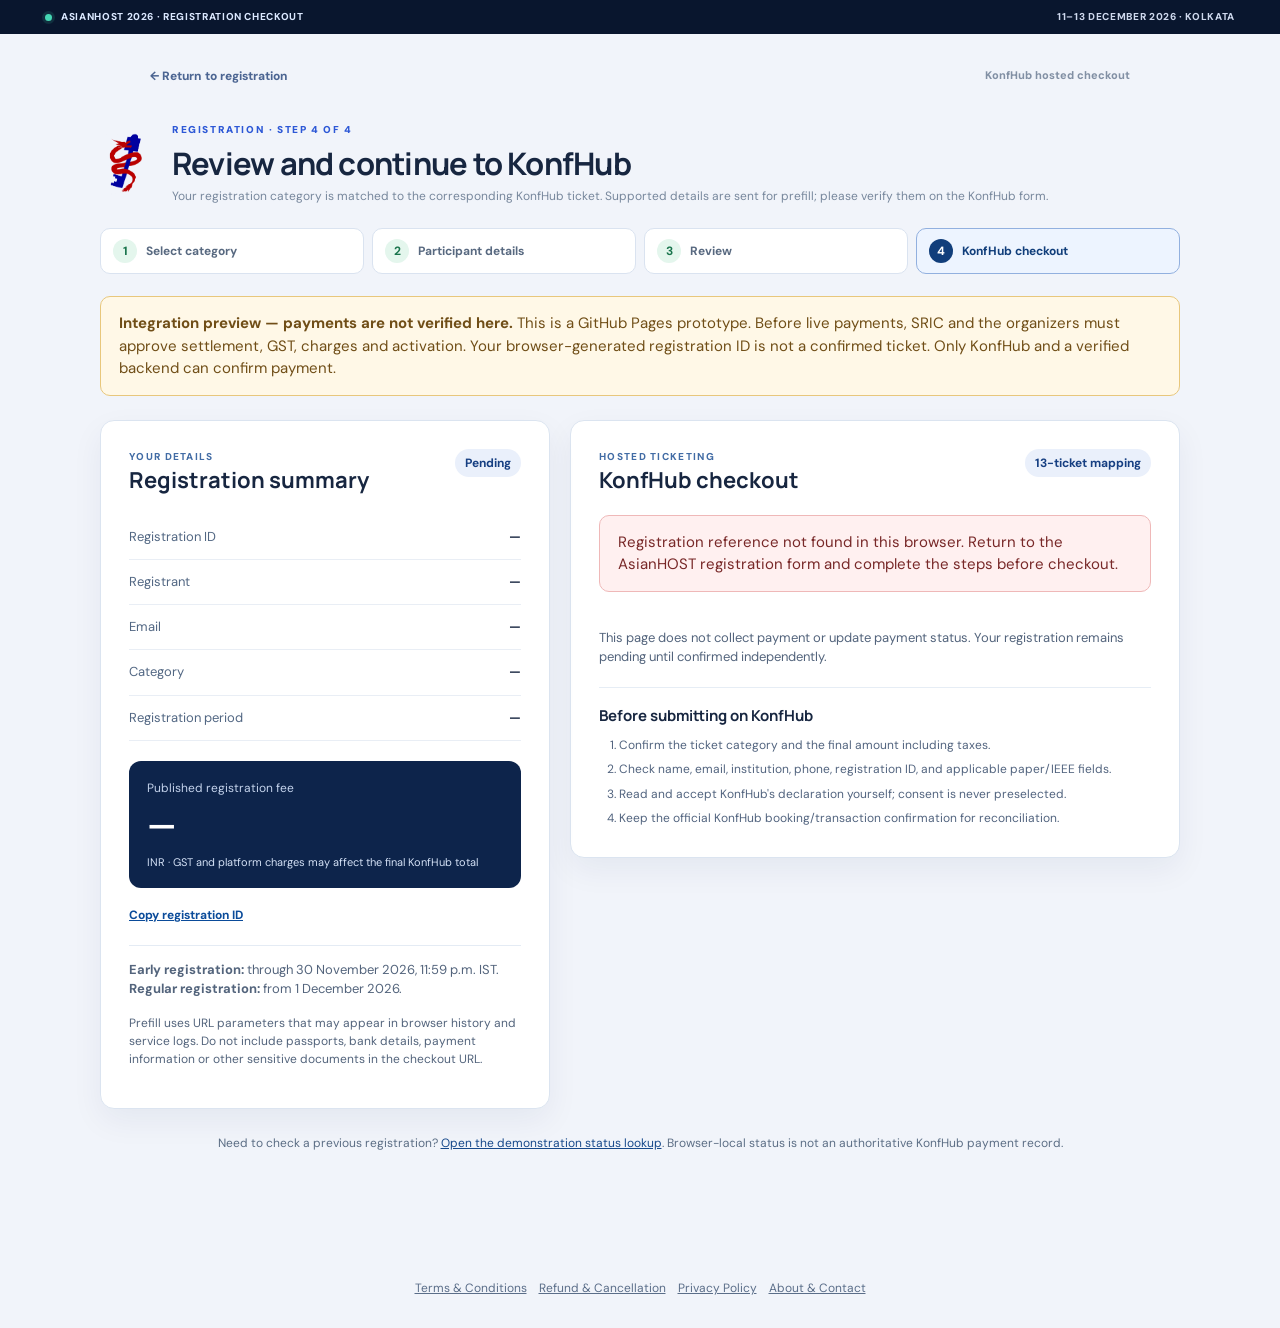
==== commit 3695917b: "Add files via upload" ====
--- a/checkout.html
+++ b/checkout.html
@@ -4,7 +4,8 @@
   <meta charset="utf-8">
   <meta name="viewport" content="width=device-width, initial-scale=1">
   <meta name="theme-color" content="#0d1f41">
-  <title>KonfHub Registration Checkout | AsianHOST 2026</title>
+  <meta name="description" content="AsianHOST 2026 registration review and KonfHub checkout preview.">
+  <title>Registration checkout | AsianHOST 2026</title>
   <link rel="icon" type="image/png" href="assets/asianhost-logo.png">
   <link rel="stylesheet" href="styles.css">
   <link rel="stylesheet" href="konfhub-checkout.css">
@@ -14,42 +15,55 @@
 </head>
 <body class="checkout-body">
   <div class="top-ribbon"><span class="top-ribbon__left"><span class="pulse"></span> ASIANHOST 2026 · REGISTRATION CHECKOUT</span><span>11–13 DECEMBER 2026 · KOLKATA</span></div>
-  <div class="checkout-header"><a href="index.html" class="back-link">← Return to registration</a><span class="checkout-secure">◈ KonfHub ticketing</span></div>
+  <div class="checkout-header"><a href="index.html" class="back-link">← Return to registration</a><span class="checkout-secure">KonfHub hosted checkout</span></div>
   <main class="checkout-wrap">
-    <div class="checkout-intro"><img src="assets/asianhost-logo.png" alt="AsianHOST logo"><div><div class="section-tag">PAYMENT</div><h1>Complete conference registration</h1><p>Your selected category and participant details will be transferred to KonfHub's secure checkout where supported.</p></div></div>
-    <div class="kh-notice warning"><strong>Integration demonstration:</strong> This is a separate GitHub Pages prototype. Do not complete a live payment until SRIC has approved the settlement account, taxes, gateway charges, and the organizers have activated live registration. KonfHub, not browser storage, is authoritative for ticket/payment confirmation.</div>
+    <div class="checkout-intro"><img src="assets/asianhost-logo.png" alt="AsianHOST logo"><div><div class="section-tag">REGISTRATION · STEP 4 OF 4</div><h1>Review and continue to KonfHub</h1><p>Your registration category is matched to the corresponding KonfHub ticket. Supported details are sent for prefill; please verify them on the KonfHub form.</p></div></div>
+    <div class="kh-stage-strip" aria-label="Checkout progress">
+      <div class="kh-stage kh-stage-done"><span>1</span> Select category</div>
+      <div class="kh-stage kh-stage-done"><span>2</span> Participant details</div>
+      <div class="kh-stage kh-stage-done"><span>3</span> Review</div>
+      <div class="kh-stage kh-stage-current"><span>4</span> KonfHub checkout</div>
+    </div>
+    <div class="kh-notice warning kh-top-alert"><strong>Integration preview — payments are not verified here.</strong> This is a GitHub Pages prototype. Before live payments, SRIC and the organizers must approve settlement, GST, charges and activation. Your browser-generated registration ID is not a confirmed ticket. Only KonfHub and a verified backend can confirm payment.</div>
     <div class="kh-checkout-grid">
-      <section class="kh-panel" aria-labelledby="kh-summary-title">
-        <h2 id="kh-summary-title">Registration summary</h2>
+      <section class="kh-panel kh-summary-panel" aria-labelledby="kh-summary-title">
+        <div class="kh-panel-heading"><div><div class="kh-eyebrow">YOUR DETAILS</div><h2 id="kh-summary-title">Registration summary</h2></div><span class="kh-pill">Pending</span></div>
         <table class="kh-summary">
           <tr><td>Registration ID</td><td id="kh-order">—</td></tr>
           <tr><td>Registrant</td><td id="kh-person">—</td></tr>
           <tr><td>Email</td><td id="kh-email">—</td></tr>
           <tr><td>Category</td><td id="kh-category">—</td></tr>
           <tr><td>Registration period</td><td id="kh-period">—</td></tr>
-          <tr><td>Fee (INR)</td><td id="kh-amount">—</td></tr>
         </table>
-        <p class="kh-privacy">KonfHub's documented form-prefill method transfers participant details in checkout URL parameters. Such parameters may appear in browser history and server logs. Do not include passports, bank information, or other sensitive documents. Participants must review the KonfHub form before submitting.</p>
-        <p class="kh-details">Early rates apply through 30 November 2026, 11:59 p.m. IST. Regular rates apply from 1 December 2026.</p>
-        <p class="kh-details">The displayed fee is the published registration fee. KonfHub's final checkout may add taxes or platform charges depending on organizer configuration. Confirm the total before paying.</p>
+        <div class="kh-fee-box"><span>Published registration fee</span><strong id="kh-amount">—</strong><small>INR · GST and platform charges may affect the final KonfHub total</small></div>
+        <button id="kh-copy-id" class="kh-text-button" type="button">Copy registration ID</button><span id="kh-copy-result" class="kh-copy-result" aria-live="polite"></span>
+        <div class="kh-divider"></div>
+        <p class="kh-details"><strong>Early registration:</strong> through 30 November 2026, 11:59 p.m. IST. <strong>Regular registration:</strong> from 1 December 2026.</p>
+        <p class="kh-privacy">Prefill uses URL parameters that may appear in browser history and service logs. Do not include passports, bank details, payment information or other sensitive documents in the checkout URL.</p>
       </section>
       <section class="kh-panel" aria-labelledby="kh-action-title">
-        <h2 id="kh-action-title">KonfHub checkout</h2>
-        <span class="kh-pill">Ticket-specific checkout</span>
-        <p class="kh-status" id="kh-loading" role="status">Looking up the correct ticket and form fields…</p>
+        <div class="kh-panel-heading"><div><div class="kh-eyebrow">HOSTED TICKETING</div><h2 id="kh-action-title">KonfHub checkout</h2></div><span class="kh-pill">13-ticket mapping</span></div>
+        <p class="kh-status" id="kh-loading" role="status">Checking ticket metadata and selecting the correct category…</p>
         <div class="kh-notice" id="kh-message" role="status" hidden></div>
+        <div id="kh-match-details" class="kh-match-details" hidden>
+          <div><span>Selected KonfHub ticket</span><strong id="kh-ticket-name">—</strong></div>
+          <div><span>Ticket ID</span><strong id="kh-ticket-id">—</strong></div>
+          <div><span>Ticket data source</span><strong id="kh-data-source">—</strong></div>
+          <div><span>Ticket availability</span><strong id="kh-ticket-availability">—</strong></div>
+        </div>
+        <div id="kh-warnings" class="kh-warnings" aria-live="polite" hidden></div>
         <div class="kh-actions">
-          <a id="kh-prefill" class="kh-button" href="#" rel="noopener noreferrer" hidden>Continue to KonfHub — details prefilled ↗</a>
-          <a id="kh-event" class="kh-button kh-button-secondary" href="https://konfhub.com/asian-host-ticketing" target="_blank" rel="noopener noreferrer" hidden>View KonfHub event page ↗</a>
+          <a id="kh-prefill" class="kh-button" href="#" rel="noopener noreferrer" hidden>Preview prefilled KonfHub checkout ↗</a>
+          <a id="kh-event" class="kh-button kh-button-secondary" href="https://konfhub.com/asian-host-ticketing" target="_blank" rel="noopener noreferrer" hidden>Open KonfHub event page ↗</a>
         </div>
-        <p class="kh-details" id="kh-explanation">Your registration will remain pending in this browser. Completing the KonfHub checkout does not automatically update the demo status page.</p>
-        <div id="kh-widget-wrap" class="kh-widget" hidden>
-          <iframe src="https://konfhub.com/widget/id/eaa9296e-ad76-4de9-bdc1-06a0c1ce1e1d" title="Indian Student – General KonfHub registration widget (manual entry)" width="100%" height="1000" allow="payment"></iframe>
-        </div>
-        <p class="kh-details" id="kh-widget-note" hidden>This fallback iframe is configured ONLY for Indian Student – General (₹2,000). It does not prefill your AsianHOST form details. Enter the registration ID shown at left into KonfHub manually.</p>
+        <p class="kh-details" id="kh-explanation">This page does not collect payment or update payment status. Your registration remains pending until confirmed independently.</p>
+        <div class="kh-next-steps"><h3>Before submitting on KonfHub</h3><ol><li>Confirm the ticket category and the final amount including taxes.</li><li>Check name, email, institution, phone, registration ID, and applicable paper/IEEE fields.</li><li>Read and accept KonfHub's declaration yourself; consent is never preselected.</li><li>Keep the official KonfHub booking/transaction confirmation for reconciliation.</li></ol></div>
+        <div id="kh-widget-wrap" class="kh-widget" hidden><iframe src="https://konfhub.com/widget/id/eaa9296e-ad76-4de9-bdc1-06a0c1ce1e1d" title="Indian Student – General KonfHub registration widget (manual entry)" width="100%" height="1000" allow="payment" loading="lazy"></iframe></div>
+        <p class="kh-details" id="kh-widget-note" hidden>This manual iframe is configured only for Indian Student – General (₹2,000). It does not transfer the website's participant details. Enter the registration ID shown on the left manually.</p>
       </section>
     </div>
+    <p class="kh-bottom-help">Need to check a previous registration? <a href="index.html?view=status">Open the demonstration status lookup</a>. Browser-local status is not an authoritative KonfHub payment record.</p>
   </main>
-  <div class="checkout-policy-links" style="max-width:1100px;margin:25px auto;padding:0 20px;color:#5c6c85;text-align:center"><div class="policy-links" style="display:flex;flex-wrap:wrap;gap:12px;margin-top:8px;font-size:12px"><a style="color:inherit;text-decoration:underline" href="terms.html">Terms &amp; Conditions</a><a style="color:inherit;text-decoration:underline" href="refund.html">Refund &amp; Cancellation</a><a style="color:inherit;text-decoration:underline" href="privacy.html">Privacy Policy</a><a style="color:inherit;text-decoration:underline" href="about-contact.html">About &amp; Contact</a></div></div>
+  <footer class="checkout-policy-links"><a href="terms.html">Terms &amp; Conditions</a><a href="refund.html">Refund &amp; Cancellation</a><a href="privacy.html">Privacy Policy</a><a href="about-contact.html">About &amp; Contact</a></footer>
 </body>
 </html>
--- a/konfhub-checkout.css
+++ b/konfhub-checkout.css
@@ -24,3 +24,52 @@
 .kh-pill { display: inline-block; background: #eaf0fb; color: #163f82; border-radius: 100px; padding: 5px 10px; font-size: 12px; font-weight: 700; }
 .kh-privacy { font-size: 12px; line-height: 1.5; color: #53647c; margin-top: 15px; }
 @media (max-width: 850px) { .kh-checkout-grid { grid-template-columns: 1fr; } .kh-widget iframe { min-height: 1150px; } }
+
+/* November 16 redesign: checkout hierarchy, ticket provenance, and validation. */
+.checkout-body { background: #f1f4fa; }
+.checkout-wrap { max-width: 1130px; margin-left: auto; margin-right: auto; }
+.checkout-intro { margin-bottom: 22px; }
+.checkout-intro h1 { letter-spacing: -.025em; }
+.kh-stage-strip { display:grid;grid-template-columns:repeat(4,1fr);gap:8px;margin:14px 0 22px; }
+.kh-stage { display:flex;align-items:center;gap:9px;border:1px solid #dae3f0;border-radius:10px;padding:10px 12px;background:#fff;color:#586980;font-size:12px;font-weight:700; }
+.kh-stage span { width:24px;height:24px;display:grid;place-items:center;border-radius:50%;background:#e8edf6;color:#244577;flex-shrink:0; }
+.kh-stage-done span { background:#e4f6ed;color:#19744c; }
+.kh-stage-current { border-color:#92b0df;background:#edf4ff;color:#113e7b; }
+.kh-stage-current span { background:#113e7b;color:white; }
+.kh-top-alert { margin:0 0 24px; }
+.kh-checkout-grid { grid-template-columns:minmax(285px,.9fr) minmax(360px,1.22fr);gap:20px; }
+.kh-summary-panel { position:sticky;top:24px; }
+.kh-panel { padding:28px; border:1px solid #dbe4f0;box-shadow:0 12px 32px rgba(16,38,78,.06); }
+.kh-panel-heading { display:flex;align-items:flex-start;justify-content:space-between;gap:12px;margin-bottom:20px; }
+.kh-panel-heading h2 { margin:3px 0 0; font-size:22px; }
+.kh-eyebrow { color:#426ca5;font-size:10px;letter-spacing:.13em;font-weight:800; }
+.kh-summary td { padding:12px 0;font-size:13px; }
+.kh-summary td:first-child { color:#526783; }
+.kh-summary td:last-child { max-width:200px; }
+.kh-fee-box { margin:20px 0 12px;padding:18px;border-radius:12px;background:#0d244b;color:#fff;display:flex;flex-direction:column;gap:4px; }
+.kh-fee-box span { color:#c4d3ec;font-size:12px; }
+.kh-fee-box strong { font-size:32px;letter-spacing:-.025em; }
+.kh-fee-box small { color:#d4e1f6;font-size:11px;line-height:1.4; }
+.kh-text-button { background:none;border:0;padding:6px 0;color:#0a4b9a;font:inherit;font-size:12px;font-weight:700;cursor:pointer;text-decoration:underline; }
+.kh-copy-result { font-size:12px;color:#176c47;margin-left:10px; }
+.kh-divider { height:1px;background:#e4ebf4;margin:14px 0; }
+.kh-match-details { display:grid;grid-template-columns:1fr 1fr;gap:12px;padding:16px;background:#f5f8fd;border:1px solid #e1e9f5;border-radius:12px;margin:16px 0; }
+.kh-match-details[hidden],.kh-warnings[hidden] { display:none; }
+.kh-match-details div { min-width:0;display:flex;flex-direction:column;gap:5px; }
+.kh-match-details span { color:#60738e;font-size:11px; }
+.kh-match-details strong { color:#152d55;font-size:13px;overflow-wrap:anywhere; }
+.kh-match-details div:last-child { grid-column:1/-1; }
+.kh-warnings { border-left:4px solid #c68b20;background:#fff8ea;padding:14px 17px;border-radius:0 10px 10px 0;margin:16px 0;color:#674b1b;font-size:12px;line-height:1.5; }
+.kh-warnings ul { padding-left:18px;margin:9px 0 0; }
+.kh-warnings li+li { margin-top:7px; }
+.kh-actions .kh-button { font-size:13px; }
+.kh-next-steps { margin-top:20px;border-top:1px solid #e6edf5;padding-top:18px; }
+.kh-next-steps h3 { font-size:15px;margin-bottom:10px; }
+.kh-next-steps ol { margin:0;padding-left:20px;color:#52647f;font-size:12px;line-height:1.7; }
+.kh-next-steps li+li { margin-top:4px; }
+.kh-bottom-help { text-align:center;color:#5c6e85;font-size:12px;margin:25px 0; }
+.kh-bottom-help a { color:#17498b;text-decoration:underline; }
+.checkout-policy-links { max-width:1100px;margin:22px auto 30px;padding:0 20px;display:flex;justify-content:center;flex-wrap:wrap;gap:12px;font-size:12px; }
+.checkout-policy-links a { color:#5b6e89;text-decoration:underline; }
+@media(max-width:900px) { .kh-stage-strip{grid-template-columns:1fr 1fr}.kh-checkout-grid{grid-template-columns:1fr}.kh-summary-panel{position:static} }
+@media(max-width:520px) { .kh-stage{font-size:10px;padding:8px}.kh-panel{padding:19px}.kh-match-details{grid-template-columns:1fr}.kh-match-details div:last-child{grid-column:auto}.kh-fee-box strong{font-size:27px} }
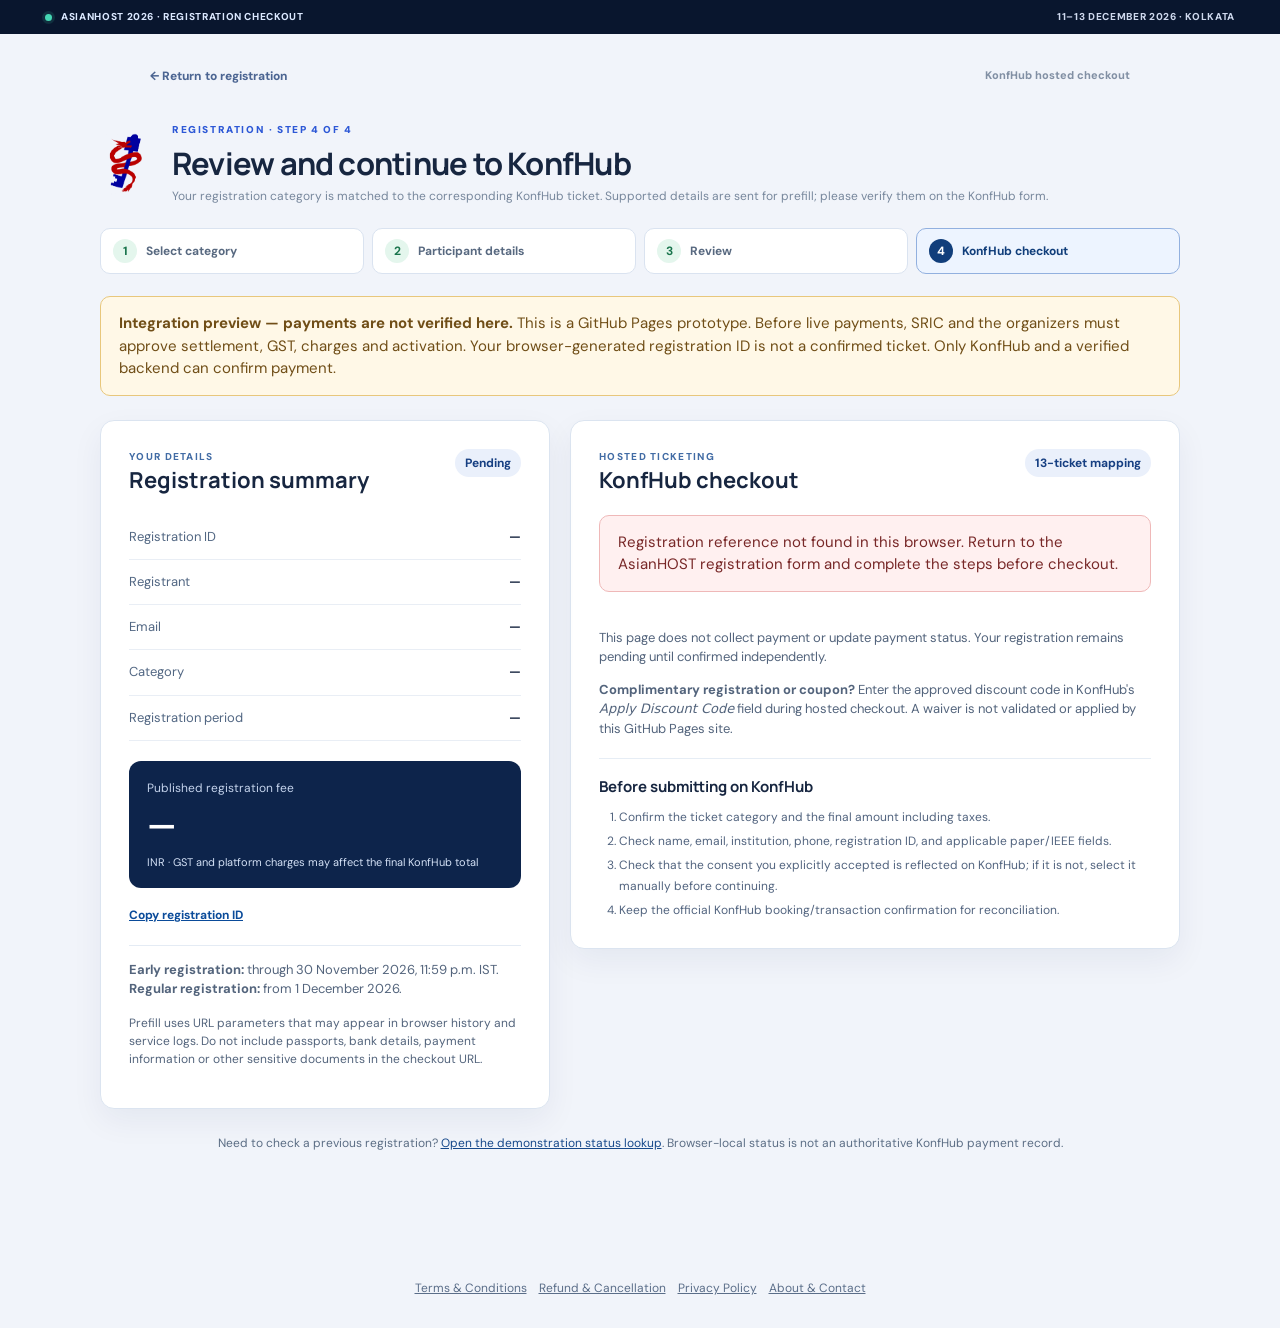
==== commit 83ead74e: "Add files via upload" ====
--- a/checkout.html
+++ b/checkout.html
@@ -52,12 +52,32 @@
           <div><span>Ticket availability</span><strong id="kh-ticket-availability">—</strong></div>
         </div>
         <div id="kh-warnings" class="kh-warnings" aria-live="polite" hidden></div>
+        <form class="kh-final-details" id="kh-final-details" hidden>
+          <h3>Final details for complete prefill</h3>
+          <p>KonfHub requires a dietary selection and an explicit declaration. Existing registrations created before this update can complete those fields here. No checkbox is accepted automatically.</p>
+          <label for="kh-dietary">Dietary preference <span class="required">*</span></label>
+          <select id="kh-dietary" required><option value="">Select preference</option><option value="Veg">Vegetarian (Veg)</option><option value="Non Veg">Non-vegetarian (Non Veg)</option></select>
+          <label class="kh-consent-line" for="kh-consent"><input type="checkbox" id="kh-consent" required><span><strong>Declaration / Consent</strong> — I confirm my information is accurate; I have read and agree to the <a href="terms.html" target="_blank" rel="noopener">Terms & Conditions</a> and <a href="refund.html" target="_blank" rel="noopener">Refund & Cancellation Policy</a>, acknowledge the <a href="privacy.html" target="_blank" rel="noopener">Privacy Policy</a>, and consent to processing by AsianHOST 2026 and KonfHub for registration, ticketing and payment administration. I understand that registration is confirmed only after verified payment or an organizer-approved waiver. I authorize transferring my explicit agreement to the corresponding KonfHub form field and will verify it on checkout.</span></label>
+          <button type="submit" class="kh-button kh-button-secondary">Save required details for prefill</button>
+          <p id="kh-final-result" class="kh-details" aria-live="polite"></p>
+        </form>
+        <div class="kh-prefill-report" id="kh-prefill-report" hidden aria-live="polite"></div>
         <div class="kh-actions">
-          <a id="kh-prefill" class="kh-button" href="#" rel="noopener noreferrer" hidden>Preview prefilled KonfHub checkout ↗</a>
+          <a id="kh-prefill-full" class="kh-button" href="#" target="_blank" rel="noopener noreferrer" hidden>Continue with complete participant prefill ↗</a>
+          <a id="kh-prefill" class="kh-button kh-button-secondary" href="#" target="_blank" rel="noopener noreferrer" hidden>Basic prefill (fallback) ↗</a>
+          <a id="kh-text-prefill" class="kh-button kh-button-secondary" href="#" target="_blank" rel="noopener noreferrer" hidden>Prefill text fields (diagnostic) ↗</a>
+          <a id="kh-prefill-lab" class="kh-button kh-button-outline" href="#" hidden>Test each additional field ↗</a>
+          <a id="kh-ticket-only" class="kh-button kh-button-outline" href="#" target="_blank" rel="noopener noreferrer" hidden>Ticket-only checkout (no prefill) ↗</a>
           <a id="kh-event" class="kh-button kh-button-secondary" href="https://konfhub.com/asian-host-ticketing" target="_blank" rel="noopener noreferrer" hidden>Open KonfHub event page ↗</a>
         </div>
         <p class="kh-details" id="kh-explanation">This page does not collect payment or update payment status. Your registration remains pending until confirmed independently.</p>
-        <div class="kh-next-steps"><h3>Before submitting on KonfHub</h3><ol><li>Confirm the ticket category and the final amount including taxes.</li><li>Check name, email, institution, phone, registration ID, and applicable paper/IEEE fields.</li><li>Read and accept KonfHub's declaration yourself; consent is never preselected.</li><li>Keep the official KonfHub booking/transaction confirmation for reconciliation.</li></ol></div>
+        <p class="kh-details"><strong>Complimentary registration or coupon?</strong> Enter the approved discount code in KonfHub's <em>Apply Discount Code</em> field during hosted checkout. A waiver is not validated or applied by this GitHub Pages site.</p>
+        <div class="kh-notice kh-profile-help" id="kh-profile-help" hidden>
+          <strong>Seeing “Error updating user profile” in KonfHub?</strong>
+          <p>Confirm the <strong>Declaration / Consent</strong> and dietary preference first. If the red error remains, try <strong>Basic prefill</strong> or <strong>Ticket-only checkout</strong> in a private browser window and complete KonfHub fields manually. If the error persists, collect a redacted failed network response for KonfHub support. Do not submit payment during testing.</p>
+          <p>These buttons do not verify payment, approve registration, or update your AsianHOST status.</p>
+        </div>
+        <div class="kh-next-steps"><h3>Before submitting on KonfHub</h3><ol><li>Confirm the ticket category and the final amount including taxes.</li><li>Check name, email, institution, phone, registration ID, and applicable paper/IEEE fields.</li><li>Check that the consent you explicitly accepted is reflected on KonfHub; if it is not, select it manually before continuing.</li><li>Keep the official KonfHub booking/transaction confirmation for reconciliation.</li></ol></div>
         <div id="kh-widget-wrap" class="kh-widget" hidden><iframe src="https://konfhub.com/widget/id/eaa9296e-ad76-4de9-bdc1-06a0c1ce1e1d" title="Indian Student – General KonfHub registration widget (manual entry)" width="100%" height="1000" allow="payment" loading="lazy"></iframe></div>
         <p class="kh-details" id="kh-widget-note" hidden>This manual iframe is configured only for Indian Student – General (₹2,000). It does not transfer the website's participant details. Enter the registration ID shown on the left manually.</p>
       </section>
--- a/konfhub-checkout.css
+++ b/konfhub-checkout.css
@@ -73,3 +73,29 @@
 .checkout-policy-links a { color:#5b6e89;text-decoration:underline; }
 @media(max-width:900px) { .kh-stage-strip{grid-template-columns:1fr 1fr}.kh-checkout-grid{grid-template-columns:1fr}.kh-summary-panel{position:static} }
 @media(max-width:520px) { .kh-stage{font-size:10px;padding:8px}.kh-panel{padding:19px}.kh-match-details{grid-template-columns:1fr}.kh-match-details div:last-child{grid-column:auto}.kh-fee-box strong{font-size:27px} }
+
+/* 16 Nov checkout profile-error diagnostic: clearly separated fallback modes. */
+.kh-button-outline { background:#fff; color:#173d76 !important; border:1px solid #9fb5d5; }
+.kh-button-outline:hover { background:#f2f6ff; }
+.kh-profile-help { background:#eef4ff; border-color:#b9ccec; font-size:12px; }
+.kh-profile-help p { margin:8px 0 0; }
+.kh-profile-help[hidden] { display:none !important; }
+
+/* Explicit KonfHub consent / dietary completion; no auto-checked consent. */
+.kh-final-details { margin:20px 0 16px;padding:20px;border:1px solid #bdd1ec;background:#f5f9ff;border-radius:12px;display:flex;flex-direction:column;gap:11px; }
+.kh-final-details[hidden],.kh-prefill-report[hidden]{display:none!important}
+.kh-final-details h3 { margin:0!important;color:#163b73; }
+.kh-final-details p { font-size:12px;color:#526781;line-height:1.6;margin:0; }
+.kh-final-details label { font-size:13px;font-weight:650;color:#16365e; }
+.kh-final-details select { background:#fff;border:1px solid #b8c9e0;border-radius:8px;padding:12px;font:inherit;width:100%; }
+.kh-final-details .kh-consent-line { display:flex;gap:12px;align-items:flex-start;line-height:1.6;font-size:12px;font-weight:400; }
+.kh-consent-line input { width:20px;height:20px;flex-shrink:0;accent-color:#103e7a;margin-top:2px; }
+.kh-consent-line a { color:#17498b;text-decoration:underline; }
+.kh-final-details button { align-self:flex-start; }
+.kh-prefill-report { margin:16px 0;background:#fff;border:1px solid #d8e4f4;border-radius:10px;padding:14px; }
+.kh-prefill-report h3 { font-size:14px!important;margin:0 0 10px!important; }
+.kh-prefill-report ul { margin:0;padding:0;list-style:none;display:grid;grid-template-columns:1fr 1fr;gap:7px 12px; }
+.kh-prefill-report li { font-size:11px;color:#3b526f;line-height:1.45; }
+.kh-prefill-report li strong { color:#0c6c4e; }
+.kh-prefill-report li.kh-missing strong { color:#a15a16; }
+@media(max-width:540px){.kh-prefill-report ul{grid-template-columns:1fr}.kh-final-details{padding:14px}}
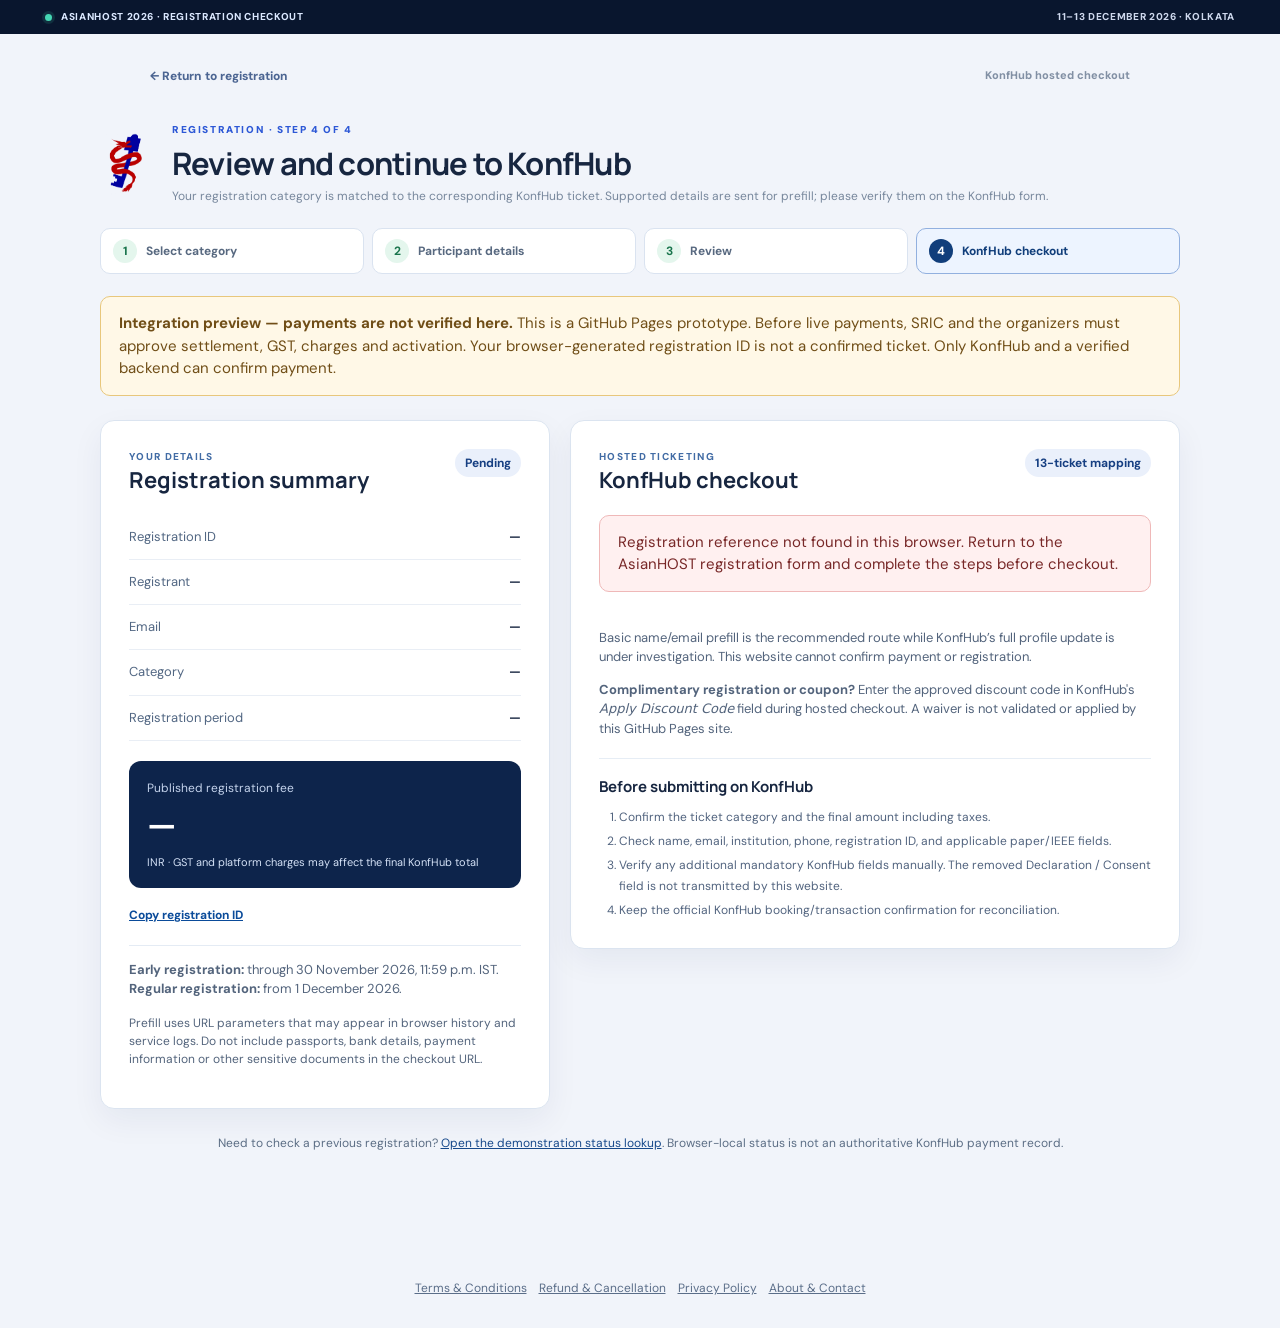
==== commit 07e4c698: "Add files via upload" ====
--- a/checkout.html
+++ b/checkout.html
@@ -53,31 +53,30 @@
         </div>
         <div id="kh-warnings" class="kh-warnings" aria-live="polite" hidden></div>
         <form class="kh-final-details" id="kh-final-details" hidden>
-          <h3>Final details for complete prefill</h3>
-          <p>KonfHub requires a dietary selection and an explicit declaration. Existing registrations created before this update can complete those fields here. No checkbox is accepted automatically.</p>
+          <h3>Dietary preference for KonfHub</h3>
+          <p>Confirm your dietary preference, including for older pending registrations. The removed KonfHub Declaration / Consent field is <strong>never</strong> sent in the prefill URL. The website’s own terms acknowledgement remains on the review step.</p>
           <label for="kh-dietary">Dietary preference <span class="required">*</span></label>
           <select id="kh-dietary" required><option value="">Select preference</option><option value="Veg">Vegetarian (Veg)</option><option value="Non Veg">Non-vegetarian (Non Veg)</option></select>
-          <label class="kh-consent-line" for="kh-consent"><input type="checkbox" id="kh-consent" required><span><strong>Declaration / Consent</strong> — I confirm my information is accurate; I have read and agree to the <a href="terms.html" target="_blank" rel="noopener">Terms & Conditions</a> and <a href="refund.html" target="_blank" rel="noopener">Refund & Cancellation Policy</a>, acknowledge the <a href="privacy.html" target="_blank" rel="noopener">Privacy Policy</a>, and consent to processing by AsianHOST 2026 and KonfHub for registration, ticketing and payment administration. I understand that registration is confirmed only after verified payment or an organizer-approved waiver. I authorize transferring my explicit agreement to the corresponding KonfHub form field and will verify it on checkout.</span></label>
-          <button type="submit" class="kh-button kh-button-secondary">Save required details for prefill</button>
+          <button type="submit" class="kh-button kh-button-secondary">Save dietary preference</button>
           <p id="kh-final-result" class="kh-details" aria-live="polite"></p>
         </form>
         <div class="kh-prefill-report" id="kh-prefill-report" hidden aria-live="polite"></div>
         <div class="kh-actions">
-          <a id="kh-prefill-full" class="kh-button" href="#" target="_blank" rel="noopener noreferrer" hidden>Continue with complete participant prefill ↗</a>
-          <a id="kh-prefill" class="kh-button kh-button-secondary" href="#" target="_blank" rel="noopener noreferrer" hidden>Basic prefill (fallback) ↗</a>
-          <a id="kh-text-prefill" class="kh-button kh-button-secondary" href="#" target="_blank" rel="noopener noreferrer" hidden>Prefill text fields (diagnostic) ↗</a>
+          <a id="kh-prefill" class="kh-button" href="#" target="_blank" rel="noopener noreferrer" hidden>Continue with basic prefill (recommended) ↗</a>
+          <a id="kh-prefill-full" class="kh-button kh-button-secondary" href="#" target="_blank" rel="noopener noreferrer" hidden>Try full participant prefill (experimental) ↗</a>
+          <a id="kh-text-prefill" class="kh-button kh-button-secondary" href="#" target="_blank" rel="noopener noreferrer" hidden>Test text-field prefill ↗</a>
           <a id="kh-prefill-lab" class="kh-button kh-button-outline" href="#" hidden>Test each additional field ↗</a>
           <a id="kh-ticket-only" class="kh-button kh-button-outline" href="#" target="_blank" rel="noopener noreferrer" hidden>Ticket-only checkout (no prefill) ↗</a>
           <a id="kh-event" class="kh-button kh-button-secondary" href="https://konfhub.com/asian-host-ticketing" target="_blank" rel="noopener noreferrer" hidden>Open KonfHub event page ↗</a>
         </div>
-        <p class="kh-details" id="kh-explanation">This page does not collect payment or update payment status. Your registration remains pending until confirmed independently.</p>
+        <p class="kh-details" id="kh-explanation">Basic name/email prefill is the recommended route while KonfHub’s full profile update is under investigation. This website cannot confirm payment or registration.</p>
         <p class="kh-details"><strong>Complimentary registration or coupon?</strong> Enter the approved discount code in KonfHub's <em>Apply Discount Code</em> field during hosted checkout. A waiver is not validated or applied by this GitHub Pages site.</p>
         <div class="kh-notice kh-profile-help" id="kh-profile-help" hidden>
           <strong>Seeing “Error updating user profile” in KonfHub?</strong>
-          <p>Confirm the <strong>Declaration / Consent</strong> and dietary preference first. If the red error remains, try <strong>Basic prefill</strong> or <strong>Ticket-only checkout</strong> in a private browser window and complete KonfHub fields manually. If the error persists, collect a redacted failed network response for KonfHub support. Do not submit payment during testing.</p>
+          <p>The retired Declaration / Consent field is excluded from all generated links. The red message can still come from KonfHub’s own profile-update endpoint or another field. Test <strong>Basic prefill</strong> first, then use <strong>Test each additional field</strong> to isolate the first failing field. For a reliable manual route use <strong>Ticket-only checkout</strong>. Collect the failing network request status and redacted response for KonfHub support; do not pay during diagnosis.</p>
           <p>These buttons do not verify payment, approve registration, or update your AsianHOST status.</p>
         </div>
-        <div class="kh-next-steps"><h3>Before submitting on KonfHub</h3><ol><li>Confirm the ticket category and the final amount including taxes.</li><li>Check name, email, institution, phone, registration ID, and applicable paper/IEEE fields.</li><li>Check that the consent you explicitly accepted is reflected on KonfHub; if it is not, select it manually before continuing.</li><li>Keep the official KonfHub booking/transaction confirmation for reconciliation.</li></ol></div>
+        <div class="kh-next-steps"><h3>Before submitting on KonfHub</h3><ol><li>Confirm the ticket category and the final amount including taxes.</li><li>Check name, email, institution, phone, registration ID, and applicable paper/IEEE fields.</li><li>Verify any additional mandatory KonfHub fields manually. The removed Declaration / Consent field is not transmitted by this website.</li><li>Keep the official KonfHub booking/transaction confirmation for reconciliation.</li></ol></div>
         <div id="kh-widget-wrap" class="kh-widget" hidden><iframe src="https://konfhub.com/widget/id/eaa9296e-ad76-4de9-bdc1-06a0c1ce1e1d" title="Indian Student – General KonfHub registration widget (manual entry)" width="100%" height="1000" allow="payment" loading="lazy"></iframe></div>
         <p class="kh-details" id="kh-widget-note" hidden>This manual iframe is configured only for Indian Student – General (₹2,000). It does not transfer the website's participant details. Enter the registration ID shown on the left manually.</p>
       </section>
